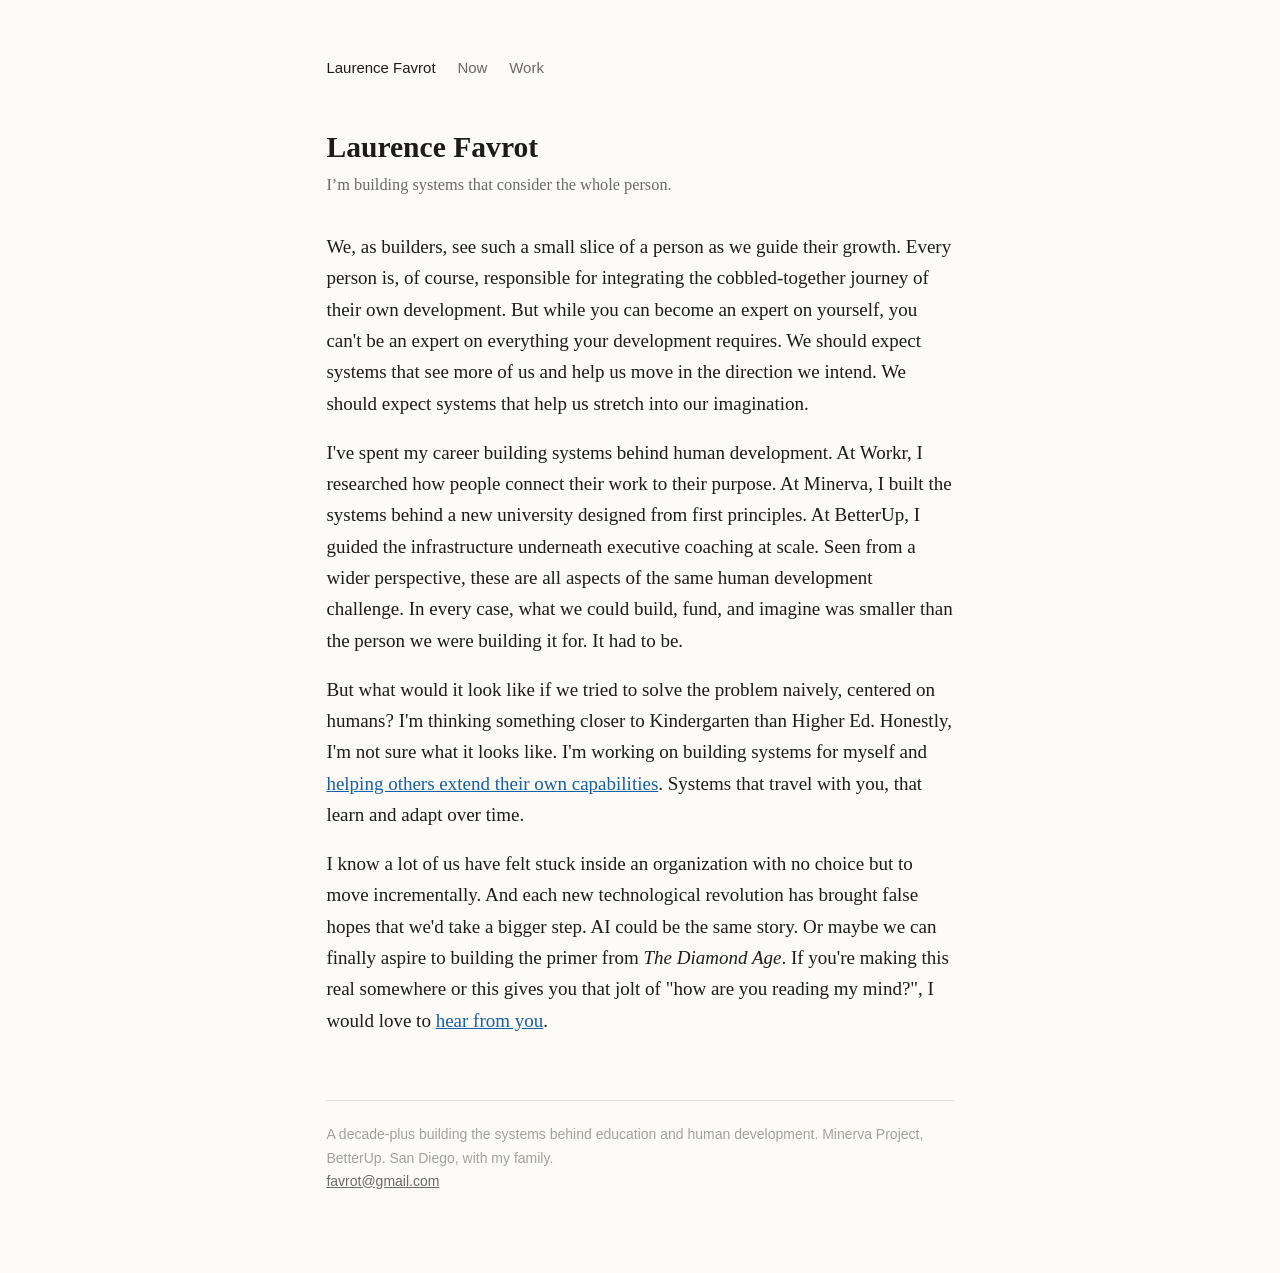
==== index.html @ 01669305 "laurencefavrot.com v1" ====
<!doctype html>
<html lang="en">
<head>
<meta charset="utf-8">
<meta name="viewport" content="width=device-width, initial-scale=1">
<title>Laurence Favrot</title>
<meta name="description" content="I’m building systems that consider the whole person.">
<link rel="stylesheet" href="style.css">
</head>
<body>
<main>
<nav>
<a href="/" class="here">Laurence Favrot</a>
<a href="/now.html">Now</a>
<a href="/work/trust-document-automation.html">Work</a>
</nav>

<h1>Laurence Favrot</h1>
<p class="sub">I’m building systems that consider the whole person.</p>

<p>We, as builders, see such a small slice of a person as we guide their growth. Every person is, of course, responsible for integrating the cobbled-together journey of their own development. But while you can become an expert on yourself, you can't be an expert on everything your development requires. We should expect systems that see more of us and help us move in the direction we intend. We should expect systems that help us stretch into our imagination.</p>

<p>I've spent my career building systems behind human development. At Workr, I researched how people connect their work to their purpose. At Minerva, I built the systems behind a new university designed from first principles. At BetterUp, I guided the infrastructure underneath executive coaching at scale. Seen from a wider perspective, these are all aspects of the same human development challenge. In every case, what we could build, fund, and imagine was smaller than the person we were building it for. It had to be.</p>

<p>But what would it look like if we tried to solve the problem naively, centered on humans? I'm thinking something closer to Kindergarten than Higher Ed. Honestly, I'm not sure what it looks like. I'm working on building systems for myself and <a href="/work/trust-document-automation.html">helping others extend their own capabilities</a>. Systems that travel with you, that learn and adapt over time.</p>

<p>I know a lot of us have felt stuck inside an organization with no choice but to move incrementally. And each new technological revolution has brought false hopes that we'd take a bigger step. AI could be the same story. Or maybe we can finally aspire to building the primer from <em>The Diamond Age</em>. If you're making this real somewhere or this gives you that jolt of "how are you reading my mind?", I would love to <a href="mailto:favrot@gmail.com">hear from you</a>.</p>

<footer>
A decade-plus building the systems behind education and human development. Minerva Project, BetterUp. San Diego, with my family.<br>
<a href="mailto:favrot@gmail.com">favrot@gmail.com</a>
</footer>
</main>
</body>
</html>
---- style.css ----
:root {
  --ink: #1c1c1a;
  --muted: #6b6a64;
  --faint: #a3a29a;
  --bg: #fcfbf8;
  --accent: #185fa5;
  --rule: #e4e2d9;
}
@media (prefers-color-scheme: dark) {
  :root {
    --ink: #e8e6df;
    --muted: #a3a29a;
    --faint: #6b6a64;
    --bg: #191917;
    --accent: #7fb3e8;
    --rule: #33322e;
  }
}
* { box-sizing: border-box; }
body {
  font-family: Charter, Georgia, 'Times New Roman', serif;
  background: var(--bg);
  color: var(--ink);
  margin: 0;
  line-height: 1.65;
  font-size: 19px;
}
main {
  max-width: 42rem;
  margin: 0 auto;
  padding: 3.5rem 1.4rem 5rem;
}
nav {
  font-family: -apple-system, BlinkMacSystemFont, 'Segoe UI', sans-serif;
  font-size: 15px;
  margin-bottom: 3rem;
  color: var(--faint);
}
nav a { color: var(--muted); text-decoration: none; margin-right: 1.1rem; }
nav a:hover { color: var(--accent); }
nav a.here { color: var(--ink); }
h1 { font-size: 1.85rem; line-height: 1.25; margin: 0 0 0.4rem; font-weight: 600; }
h2 { font-size: 1.25rem; margin: 2.2rem 0 0.6rem; font-weight: 600; }
p { margin: 0 0 1.1rem; }
a { color: var(--accent); }
.sub {
  color: var(--muted);
  font-size: 1.02rem;
  margin-bottom: 2rem;
}
.date {
  font-family: -apple-system, BlinkMacSystemFont, 'Segoe UI', sans-serif;
  font-size: 14px;
  color: var(--faint);
  margin-bottom: 2rem;
}
ul { padding-left: 1.2rem; margin: 0 0 1.1rem; }
li { margin-bottom: 0.45rem; }
hr { border: none; border-top: 1px solid var(--rule); margin: 2.4rem 0; }
blockquote {
  margin: 1.4rem 0;
  padding-left: 1.1rem;
  border-left: 3px solid var(--rule);
  color: var(--muted);
  font-style: italic;
}
.item { margin-bottom: 1.6rem; }
.item .kicker {
  font-family: -apple-system, BlinkMacSystemFont, 'Segoe UI', sans-serif;
  font-size: 13px;
  text-transform: uppercase;
  letter-spacing: 0.06em;
  color: var(--faint);
}
footer {
  margin-top: 4rem;
  padding-top: 1.4rem;
  border-top: 1px solid var(--rule);
  font-family: -apple-system, BlinkMacSystemFont, 'Segoe UI', sans-serif;
  font-size: 14px;
  color: var(--faint);
}
footer a { color: var(--muted); }
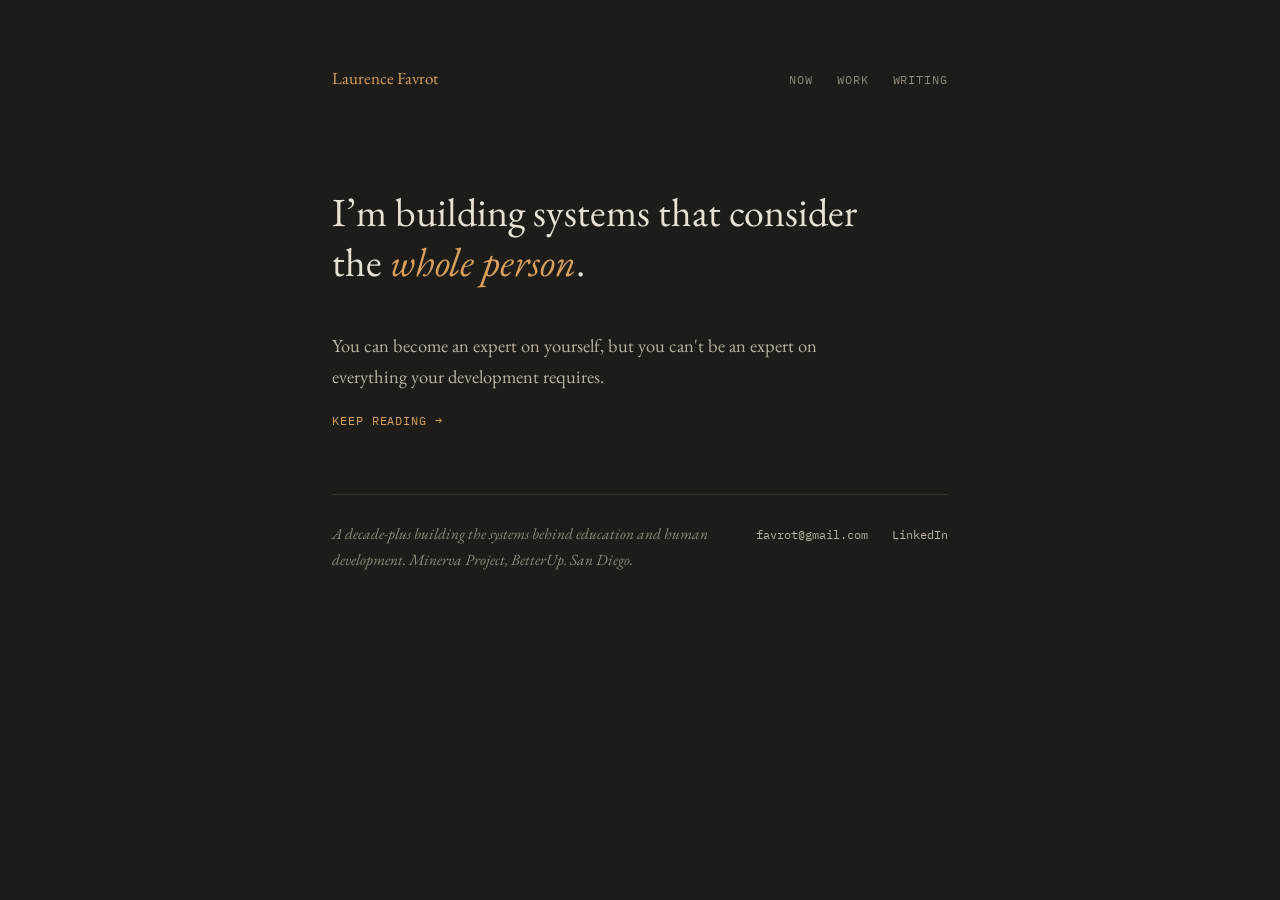
==== commit 6ce5ce85: "Keep-reading pointer" ====
--- a/index.html
+++ b/index.html
@@ -1,34 +1,32 @@
-<!doctype html>
+<!DOCTYPE html>
 <html lang="en">
 <head>
 <meta charset="utf-8">
 <meta name="viewport" content="width=device-width, initial-scale=1">
 <title>Laurence Favrot</title>
 <meta name="description" content="I’m building systems that consider the whole person.">
+<link rel="preconnect" href="https://fonts.googleapis.com">
+<link rel="preconnect" href="https://fonts.gstatic.com" crossorigin>
+<link href="https://fonts.googleapis.com/css2?family=EB+Garamond:ital,wght@0,400;0,500;1,400&family=IBM+Plex+Mono:wght@400;500&display=swap" rel="stylesheet">
 <link rel="stylesheet" href="style.css">
 </head>
-<body>
+<body class="dark">
 <main>
 <nav>
-<a href="/" class="here">Laurence Favrot</a>
-<a href="/now.html">Now</a>
-<a href="/work/trust-document-automation.html">Work</a>
+<a class="name" href="index.html">Laurence Favrot</a>
+<div class="links">
+<a href="now.html">Now</a>
+<a href="work/trust-document-automation.html">Work</a>
+<a href="writing.html">Writing</a>
+</div>
 </nav>
-
-<h1>Laurence Favrot</h1>
-<p class="sub">I’m building systems that consider the whole person.</p>
-
-<p>We, as builders, see such a small slice of a person as we guide their growth. Every person is, of course, responsible for integrating the cobbled-together journey of their own development. But while you can become an expert on yourself, you can't be an expert on everything your development requires. We should expect systems that see more of us and help us move in the direction we intend. We should expect systems that help us stretch into our imagination.</p>
-
-<p>I've spent my career building systems behind human development. At Workr, I researched how people connect their work to their purpose. At Minerva, I built the systems behind a new university designed from first principles. At BetterUp, I guided the infrastructure underneath executive coaching at scale. Seen from a wider perspective, these are all aspects of the same human development challenge. In every case, what we could build, fund, and imagine was smaller than the person we were building it for. It had to be.</p>
-
-<p>But what would it look like if we tried to solve the problem naively, centered on humans? I'm thinking something closer to Kindergarten than Higher Ed. Honestly, I'm not sure what it looks like. I'm working on building systems for myself and <a href="/work/trust-document-automation.html">helping others extend their own capabilities</a>. Systems that travel with you, that learn and adapt over time.</p>
-
-<p>I know a lot of us have felt stuck inside an organization with no choice but to move incrementally. And each new technological revolution has brought false hopes that we'd take a bigger step. AI could be the same story. Or maybe we can finally aspire to building the primer from <em>The Diamond Age</em>. If you're making this real somewhere or this gives you that jolt of "how are you reading my mind?", I would love to <a href="mailto:favrot@gmail.com">hear from you</a>.</p>
-
+<h1>I’m building systems that consider the <span class="accent">whole person</span>.</h1>
+<p>You can become an expert on yourself, but you can't be an expert on everything your development requires.</p>
+<p class="more"><a href="writing/stretching-into-our-imagination.html">Keep reading →</a></p>
 <footer>
-A decade-plus building the systems behind education and human development. Minerva Project, BetterUp. San Diego, with my family.<br>
-<a href="mailto:favrot@gmail.com">favrot@gmail.com</a>
+<p class="bio">A decade-plus building the systems behind education and human development. Minerva Project, BetterUp. San Diego.</p>
+<a class="email" href="mailto:favrot@gmail.com">favrot@gmail.com</a>
+<a class="email" href="https://www.linkedin.com/in/favrot/">LinkedIn</a>
 </footer>
 </main>
 </body>
--- a/style.css
+++ b/style.css
@@ -1,83 +1,76 @@
-:root {
-  --ink: #1c1c1a;
-  --muted: #6b6a64;
-  --faint: #a3a29a;
-  --bg: #fcfbf8;
-  --accent: #185fa5;
-  --rule: #e4e2d9;
+/* laurencefavrot.com — Dusk & Paper */
+:root{
+  --dusk:#1e1c19; --dusk-line:#35322c;
+  --ink-on-dusk:#e8e2d6; --muted-on-dusk:#b8b1a2; --faint-on-dusk:#8f887a;
+  --amber:#d9a05b; --amber-dim:rgba(217,160,91,.4);
+  --paper:#f7f2e7; --paper-line:#e5dcc8;
+  --ink:#2b2620; --body:#453e35; --faint:#a3987f; --faint-italic:#8c8069;
+  --amber-paper:#b07a34; --amber-paper-dim:rgba(176,122,52,.35);
+  --serif:'EB Garamond',Georgia,serif;
+  --mono:'IBM Plex Mono',ui-monospace,Menlo,monospace;
 }
-@media (prefers-color-scheme: dark) {
-  :root {
-    --ink: #e8e6df;
-    --muted: #a3a29a;
-    --faint: #6b6a64;
-    --bg: #191917;
-    --accent: #7fb3e8;
-    --rule: #33322e;
-  }
-}
-* { box-sizing: border-box; }
-body {
-  font-family: Charter, Georgia, 'Times New Roman', serif;
-  background: var(--bg);
-  color: var(--ink);
-  margin: 0;
-  line-height: 1.65;
-  font-size: 19px;
-}
-main {
-  max-width: 42rem;
-  margin: 0 auto;
-  padding: 3.5rem 1.4rem 5rem;
-}
-nav {
-  font-family: -apple-system, BlinkMacSystemFont, 'Segoe UI', sans-serif;
-  font-size: 15px;
-  margin-bottom: 3rem;
-  color: var(--faint);
-}
-nav a { color: var(--muted); text-decoration: none; margin-right: 1.1rem; }
-nav a:hover { color: var(--accent); }
-nav a.here { color: var(--ink); }
-h1 { font-size: 1.85rem; line-height: 1.25; margin: 0 0 0.4rem; font-weight: 600; }
-h2 { font-size: 1.25rem; margin: 2.2rem 0 0.6rem; font-weight: 600; }
-p { margin: 0 0 1.1rem; }
-a { color: var(--accent); }
-.sub {
-  color: var(--muted);
-  font-size: 1.02rem;
-  margin-bottom: 2rem;
-}
-.date {
-  font-family: -apple-system, BlinkMacSystemFont, 'Segoe UI', sans-serif;
-  font-size: 14px;
-  color: var(--faint);
-  margin-bottom: 2rem;
-}
-ul { padding-left: 1.2rem; margin: 0 0 1.1rem; }
-li { margin-bottom: 0.45rem; }
-hr { border: none; border-top: 1px solid var(--rule); margin: 2.4rem 0; }
-blockquote {
-  margin: 1.4rem 0;
-  padding-left: 1.1rem;
-  border-left: 3px solid var(--rule);
-  color: var(--muted);
-  font-style: italic;
-}
-.item { margin-bottom: 1.6rem; }
-.item .kicker {
-  font-family: -apple-system, BlinkMacSystemFont, 'Segoe UI', sans-serif;
-  font-size: 13px;
-  text-transform: uppercase;
-  letter-spacing: 0.06em;
-  color: var(--faint);
-}
-footer {
-  margin-top: 4rem;
-  padding-top: 1.4rem;
-  border-top: 1px solid var(--rule);
-  font-family: -apple-system, BlinkMacSystemFont, 'Segoe UI', sans-serif;
-  font-size: 14px;
-  color: var(--faint);
-}
-footer a { color: var(--muted); }
+*{box-sizing:border-box}
+body{margin:0;font-family:var(--serif);font-size:18.5px;line-height:1.66;
+  display:flex;justify-content:center;min-height:100vh}
+main{width:min(680px,100%);padding:clamp(28px,6vw,64px) clamp(20px,5vw,32px) clamp(48px,8vw,88px)}
+body.dark{background:var(--dusk);color:var(--ink-on-dusk)}
+body.paper{background:var(--paper);color:var(--ink)}
+body.wide main{width:min(760px,100%)}
+::selection{background:var(--amber-dim)}
+/* nav */
+nav{display:flex;justify-content:space-between;align-items:baseline;gap:16px;flex-wrap:wrap;margin-bottom:clamp(56px,10vw,96px)}
+nav .name{font-size:17px;text-decoration:none;color:inherit}
+nav .links{display:flex;gap:24px;font-family:var(--mono);font-size:11.5px;letter-spacing:.08em;text-transform:uppercase}
+.dark nav .links a{color:var(--faint-on-dusk);text-decoration:none}
+.dark nav .links a:hover,.dark nav .links a[aria-current]{color:var(--ink-on-dusk)}
+.paper nav .links a{color:var(--faint);text-decoration:none}
+.paper nav .links a:hover{color:var(--ink)}
+.paper nav .links a[aria-current]{color:var(--amber-paper)}
+/* type */
+h1{font-size:clamp(30px,5.5vw,40px);font-weight:400;line-height:1.24;margin:0 0 36px;max-width:600px}
+.dark h1{margin-bottom:44px;max-width:540px}
+.accent{color:var(--amber);font-style:italic}
+p{margin:0 0 24px;max-width:540px}
+.dark p{color:var(--muted-on-dusk)}
+.paper p{color:var(--body)}
+p:last-child{margin-bottom:0}
+.kicker{font-family:var(--mono);font-size:11px;letter-spacing:.08em;text-transform:uppercase;color:var(--faint);margin:0 0 14px}
+h2{font-family:var(--mono);font-size:15px;font-weight:500;letter-spacing:.08em;text-transform:uppercase;color:var(--amber-paper);margin:0 0 16px}
+.lede{font-size:19.5px;line-height:1.6;color:var(--ink);margin-bottom:40px}
+.lede strong{font-weight:500}
+section{margin-bottom:40px}
+section:last-child{margin-bottom:0}
+ul{margin:0;padding-left:22px;display:flex;flex-direction:column;gap:14px;max-width:540px;color:var(--body)}
+ul strong,.paper p strong{font-weight:500;color:var(--ink)}
+/* links in text */
+.dark a{color:var(--amber)}
+.paper a{color:var(--amber-paper)}
+p a,li a{text-decoration:none;border-bottom:1px solid var(--amber-paper-dim)}
+.dark p a{border-bottom-color:var(--amber-dim)}
+p a:hover,li a:hover{border-bottom-color:currentColor}
+em{font-style:italic}
+/* "keep reading" pointer */
+.more{font-family:var(--mono);font-size:11.5px;letter-spacing:.08em;text-transform:uppercase;margin-top:-6px}
+.more a{text-decoration:none;border:none;color:var(--amber)}
+.paper .more a{color:var(--amber-paper)}
+.more a:hover{color:var(--ink-on-dusk)}
+.paper .more a:hover{color:var(--ink)}
+/* case-study margin notes */
+.with-aside{display:flex;flex-wrap:wrap;gap:40px;align-items:flex-start}
+.with-aside>.main{flex:1 1 420px;min-width:0}
+aside{flex:1 1 170px;max-width:220px;border-left:1px solid var(--paper-line);padding-left:20px;
+  display:flex;flex-direction:column;gap:24px;font-style:italic;color:var(--faint-italic);font-size:14px;line-height:1.55}
+aside .label{font-family:var(--mono);font-style:normal;font-size:10px;letter-spacing:.08em;text-transform:uppercase;color:var(--amber-paper);margin:0 0 4px}
+aside p{margin:0;color:inherit}
+/* footer */
+footer{border-top:1px solid var(--paper-line);margin-top:64px;padding-top:26px;
+  display:flex;justify-content:space-between;align-items:baseline;gap:16px;flex-wrap:wrap}
+.dark footer{border-top-color:var(--dusk-line)}
+footer .bio{font-size:15.5px;font-style:italic;max-width:400px;margin:0;color:var(--faint-italic)}
+.dark footer .bio{color:var(--faint-on-dusk)}
+footer .email{font-family:var(--mono);font-size:12px;text-decoration:none;border:none;color:var(--faint)}
+.dark footer .email{color:var(--muted-on-dusk)}
+footer .email:hover{color:var(--amber-paper)}
+.dark footer .email:hover{color:var(--amber)}
+footer a.bio{text-decoration:none}
+footer a.bio:hover{color:var(--ink)}
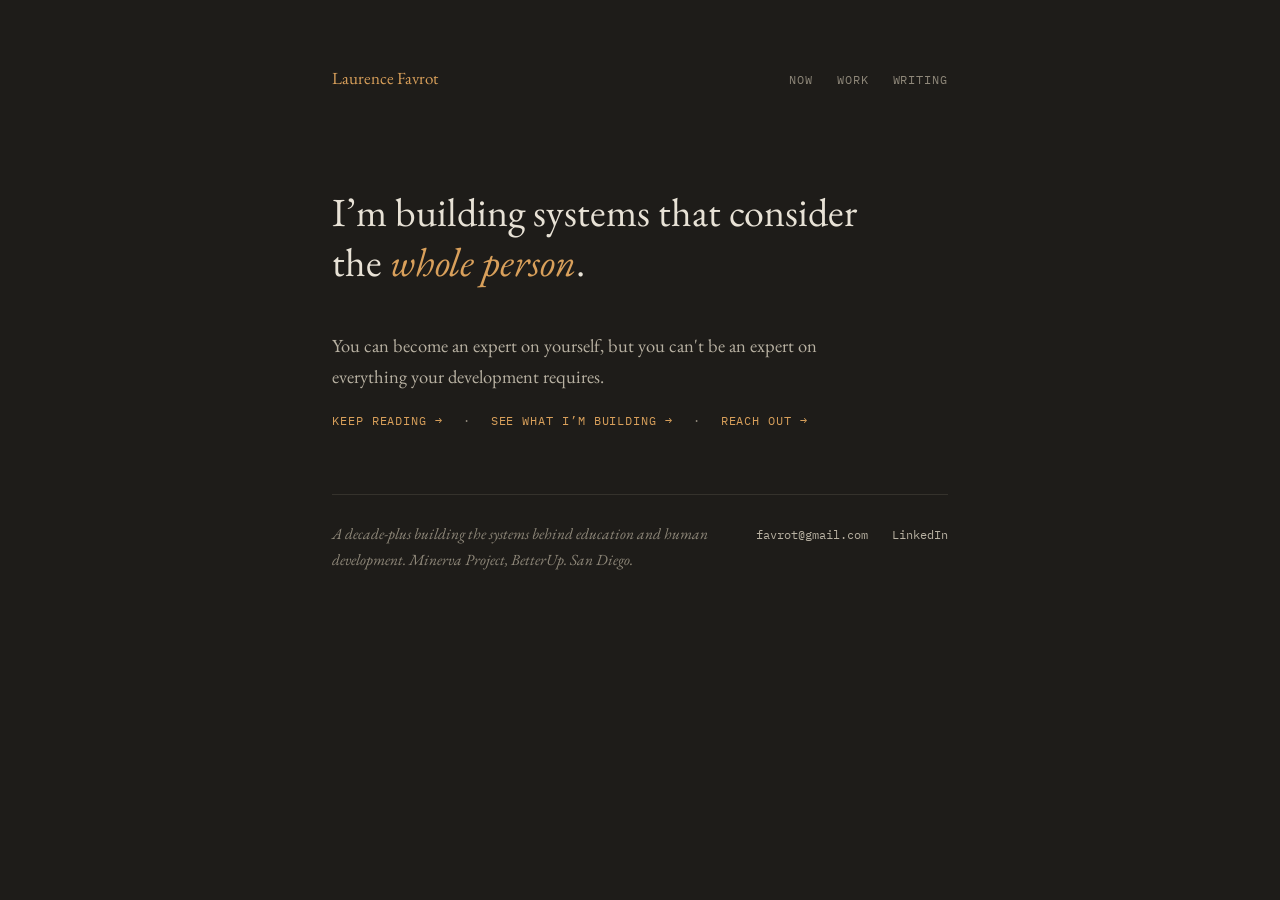
==== commit 5a285f05: "Homepage polish + no dead ends Homepage: one action row (Keep reading, See what I'm building, Reach " ====
--- a/index.html
+++ b/index.html
@@ -5,6 +5,24 @@
 <meta name="viewport" content="width=device-width, initial-scale=1">
 <title>Laurence Favrot</title>
 <meta name="description" content="I’m building systems that consider the whole person.">
+<meta property="og:title" content="Laurence Favrot">
+<meta property="og:description" content="I'm building systems that consider the whole person.">
+<meta property="og:type" content="website">
+<meta property="og:url" content="https://laurencefavrot.com/">
+<meta property="og:site_name" content="Laurence Favrot">
+<meta property="og:image" content="https://laurencefavrot.com/og-image.png">
+<meta property="og:image:width" content="1200">
+<meta property="og:image:height" content="630">
+<meta property="og:image:type" content="image/png">
+<meta property="og:image:alt" content="Laurence Favrot — I'm building systems that consider the whole person.">
+<meta name="twitter:card" content="summary_large_image">
+<meta name="twitter:image" content="https://laurencefavrot.com/og-image.png">
+<meta name="twitter:image:alt" content="Laurence Favrot — I'm building systems that consider the whole person.">
+<link rel="canonical" href="https://laurencefavrot.com/">
+<link rel="icon" href="/favicon.svg" type="image/svg+xml">
+<link rel="icon" href="/favicon-32.png" type="image/png" sizes="32x32">
+<link rel="apple-touch-icon" href="/apple-touch-icon.png">
+<meta name="theme-color" content="#1e1c19">
 <link rel="preconnect" href="https://fonts.googleapis.com">
 <link rel="preconnect" href="https://fonts.gstatic.com" crossorigin>
 <link href="https://fonts.googleapis.com/css2?family=EB+Garamond:ital,wght@0,400;0,500;1,400&family=IBM+Plex+Mono:wght@400;500&display=swap" rel="stylesheet">
@@ -16,18 +34,19 @@
 <a class="name" href="index.html">Laurence Favrot</a>
 <div class="links">
 <a href="now.html">Now</a>
-<a href="work/trust-document-automation.html">Work</a>
+<a href="work/">Work</a>
 <a href="writing.html">Writing</a>
 </div>
 </nav>
 <h1>I’m building systems that consider the <span class="accent">whole person</span>.</h1>
 <p>You can become an expert on yourself, but you can't be an expert on everything your development requires.</p>
-<p class="more"><a href="writing/stretching-into-our-imagination.html">Keep reading →</a></p>
+<p class="more"><a href="writing/stretching-into-our-imagination.html">Keep reading →</a> <span style="margin:0 12px;color:var(--faint-on-dusk)">·</span> <a href="work/">See what I’m building →</a> <span style="margin:0 12px;color:var(--faint-on-dusk)">·</span> <a href="mailto:favrot@gmail.com">Reach out →</a></p>
 <footer>
 <p class="bio">A decade-plus building the systems behind education and human development. Minerva Project, BetterUp. San Diego.</p>
 <a class="email" href="mailto:favrot@gmail.com">favrot@gmail.com</a>
 <a class="email" href="https://www.linkedin.com/in/favrot/">LinkedIn</a>
 </footer>
 </main>
+<script data-goatcounter="https://laurencefavrot.goatcounter.com/count" async src="//gc.zgo.at/count.js"></script>
 </body>
 </html>
--- a/style.css
+++ b/style.css
@@ -40,8 +40,9 @@
 .lede strong{font-weight:500}
 section{margin-bottom:40px}
 section:last-child{margin-bottom:0}
-ul{margin:0;padding-left:22px;display:flex;flex-direction:column;gap:14px;max-width:540px;color:var(--body)}
-ul strong,.paper p strong{font-weight:500;color:var(--ink)}
+ul,ol{margin:0;padding-left:22px;display:flex;flex-direction:column;gap:14px;max-width:540px;color:var(--body)}
+ol{margin-bottom:24px}
+ul strong,ol strong,.paper p strong{font-weight:500;color:var(--ink)}
 /* links in text */
 .dark a{color:var(--amber)}
 .paper a{color:var(--amber-paper)}
@@ -62,6 +63,9 @@
   display:flex;flex-direction:column;gap:24px;font-style:italic;color:var(--faint-italic);font-size:14px;line-height:1.55}
 aside .label{font-family:var(--mono);font-style:normal;font-size:10px;letter-spacing:.08em;text-transform:uppercase;color:var(--amber-paper);margin:0 0 4px}
 aside p{margin:0;color:inherit}
+/* essay margin notes (float into right gutter; text column stays 540px) */
+.note{float:right;clear:right;width:180px;margin:4px -54px 28px 30px;border-left:none;padding-left:0}
+@media(max-width:840px){.note{float:none;width:auto;max-width:540px;margin:0 0 24px}}
 /* footer */
 footer{border-top:1px solid var(--paper-line);margin-top:64px;padding-top:26px;
   display:flex;justify-content:space-between;align-items:baseline;gap:16px;flex-wrap:wrap}
@@ -74,3 +78,38 @@
 .dark footer .email:hover{color:var(--amber)}
 footer a.bio{text-decoration:none}
 footer a.bio:hover{color:var(--ink)}
+
+/* nutshells: piece dek, writing-list rows, map page (added 8/20) */
+.dek{font-style:italic;color:var(--faint-italic);margin:0 0 36px;font-size:18px;max-width:560px}
+.maplink{font-family:var(--mono);font-size:11px;letter-spacing:.08em;text-transform:uppercase;margin:0 0 34px}
+.maplink a{color:var(--amber-paper);text-decoration:none}
+.maplink a:hover{color:var(--ink)}
+.wrow{margin:0 0 26px}
+.wrow p{margin:0}
+.wrow .wt a{color:var(--ink);text-decoration:none;border-bottom:1px solid var(--amber-paper-dim)}
+.wrow .wt a:hover{color:var(--amber-paper)}
+.wrow .wd{font-family:var(--mono);font-size:11px;letter-spacing:.06em;color:var(--faint);text-transform:uppercase;margin-left:10px}
+.wrow .wn{font-style:italic;color:var(--faint-italic);font-size:15.5px;max-width:540px;margin-top:2px}
+.spine{font-size:19px;color:var(--ink);max-width:600px;margin-bottom:44px}
+.node{border:1px solid var(--paper-line);background:#fcf8ee;padding:15px 20px 13px;margin:0 0 12px;max-width:640px}
+.node p{max-width:none}
+.node .nt{font-size:19px;color:var(--ink);margin:0 0 4px}
+.node .nt a{color:var(--ink);text-decoration:none;border-bottom:1px solid var(--amber-paper-dim)}
+.node .nt a:hover{color:var(--amber-paper)}
+.node .nd{font-size:16px;line-height:1.55;color:var(--body);margin:0 0 8px}
+.node .ne{font-family:var(--mono);font-size:10px;letter-spacing:.05em;color:var(--faint);text-transform:uppercase;margin:0}
+.chip{font-family:var(--mono);font-size:9.5px;letter-spacing:.1em;text-transform:uppercase;border:1px solid var(--paper-line);color:var(--faint);padding:1.5px 7px;vertical-align:3px;margin-left:6px;white-space:nowrap}
+.chip.shipped,.chip.inedit{border-color:var(--amber-paper-dim);color:var(--amber-paper)}
+
+/* mobile diagrams pan instead of shrinking to illegibility (8/21) */
+.diagram{overflow-x:auto;-webkit-overflow-scrolling:touch}
+@media(max-width:640px){.diagram svg{min-width:560px}}
+/* map: sketch cards recede slightly so shipped work anchors the page (8/21) */
+.node:not(:has(.chip.shipped)){opacity:.78}
+
+/* quiet invitation link in the dark footer (8/21) */
+.dark footer .bio a{color:var(--muted-on-dusk);text-decoration:none;border-bottom:1px solid var(--amber-dim)}
+.dark footer .bio a:hover{color:var(--ink-on-dusk)}
+
+/* multi-link rows wrap between links, never inside one (8/21) */
+.more a{white-space:nowrap}
